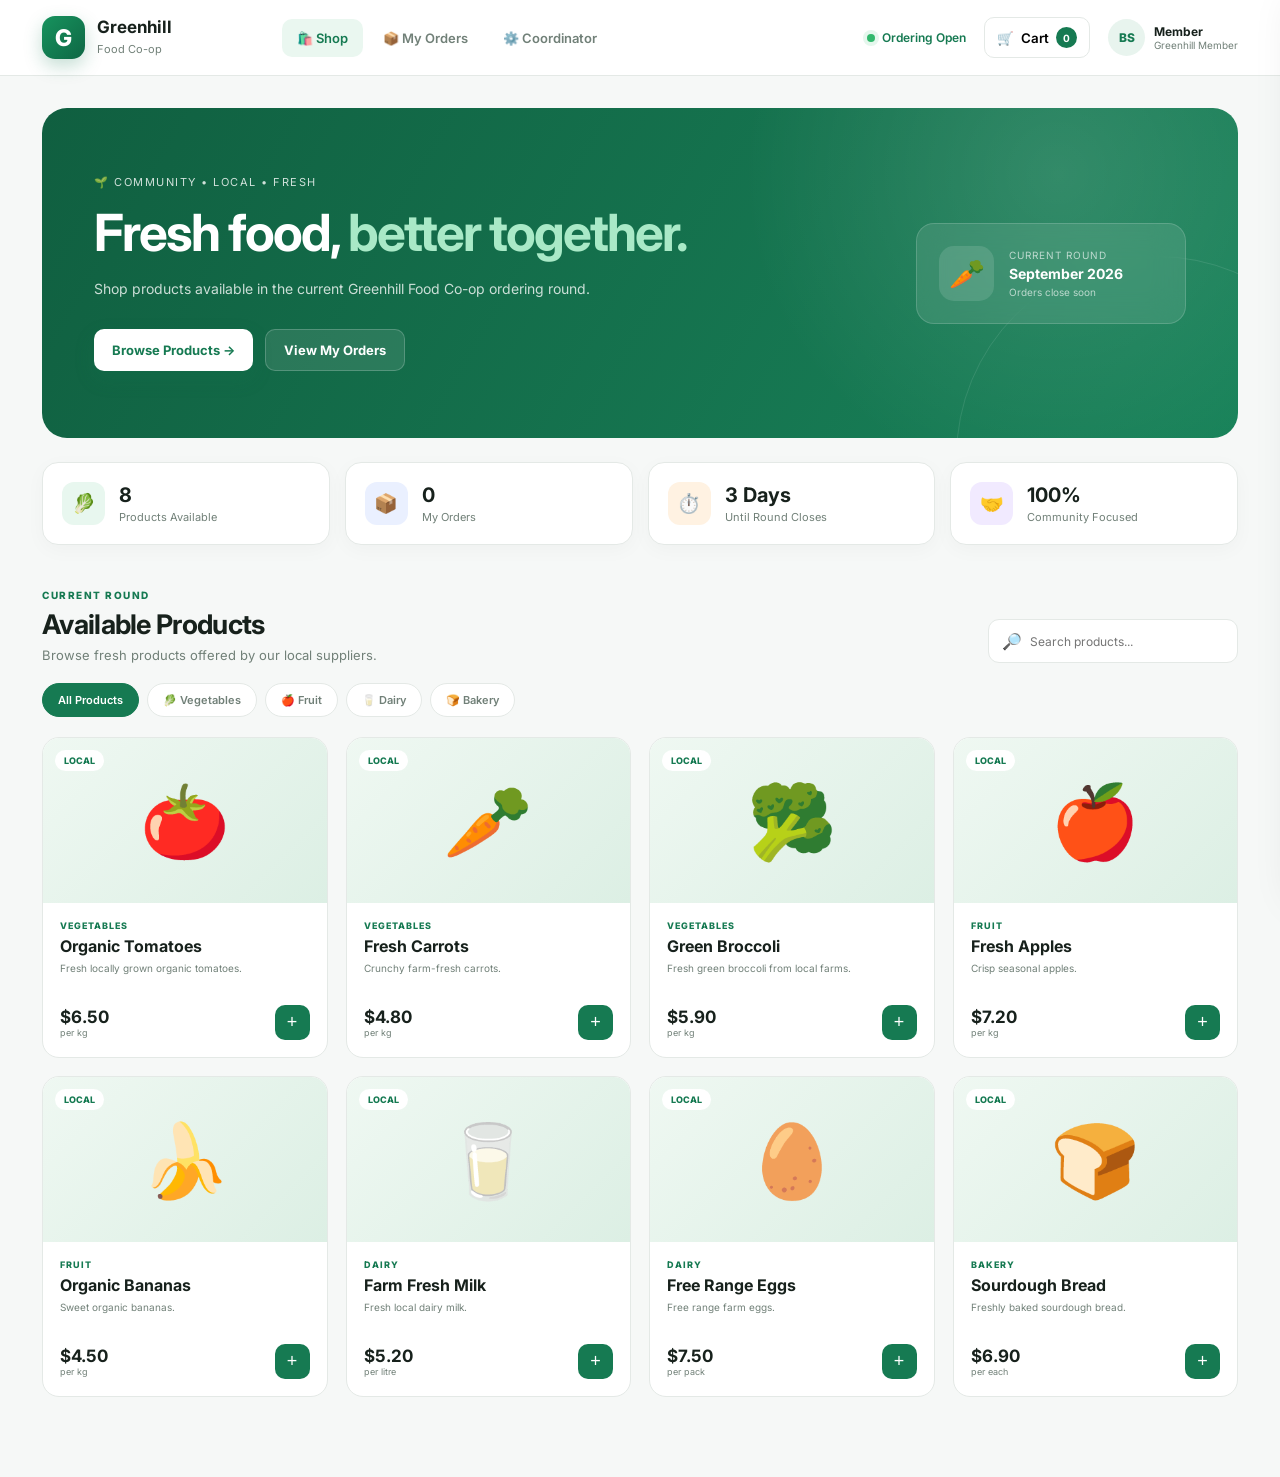
==== index.html @ 5492fdba "Code completed by Bidur" ====
<!DOCTYPE html>
<html lang="en">

<head>
    <meta charset="UTF-8">
    <meta name="viewport" content="width=device-width, initial-scale=1.0">

    <title>Greenhill Food Co-op</title>

    <link rel="stylesheet" href="style.css">

    <link rel="preconnect" href="https://fonts.googleapis.com">
    <link rel="preconnect" href="https://fonts.gstatic.com" crossorigin>

    <link href="https://fonts.googleapis.com/css2?family=Inter:wght@400;500;600;700;800&display=swap" rel="stylesheet">
</head>

<body>

    <!-- ================= HEADER ================= -->

    <header class="topbar">

        <div class="brand">
            <div class="brand-logo">G</div>

            <div>
                <h1>Greenhill</h1>
                <span>Food Co-op</span>
            </div>
        </div>

        <nav class="main-nav">

            <button class="nav-btn active" data-page="shop">
                <span>🛍️</span>
                Shop
            </button>

            <button class="nav-btn" data-page="orders">
                <span>📦</span>
                My Orders
            </button>

            <button class="nav-btn" data-page="coordinator">
                <span>⚙️</span>
                Coordinator
            </button>

        </nav>

        <div class="header-right">

            <div class="round-status">
                <span class="status-dot"></span>
                Ordering Open
            </div>

            <button class="cart-button" id="cartButton">
                🛒
                <span>Cart</span>
                <b id="cartCount">0</b>
            </button>

            <div class="profile">
                <div class="avatar">BS</div>

                <div class="profile-info">
                    <strong>Member</strong>
                    <small>Greenhill Member</small>
                </div>
            </div>

        </div>

    </header>


    <!-- ================= MAIN ================= -->

    <main>

        <!-- ================= SHOP PAGE ================= -->

        <section id="shopPage" class="page active-page">

            <div class="hero">

                <div class="hero-content">

                    <div class="eyebrow">
                        🌱 COMMUNITY • LOCAL • FRESH
                    </div>

                    <h2>
                        Fresh food,
                        <span>better together.</span>
                    </h2>

                    <p>
                        Shop products available in the current Greenhill Food Co-op
                        ordering round.
                    </p>

                    <div class="hero-actions">

                        <button class="primary-btn" onclick="scrollToProducts()">
                            Browse Products →
                        </button>

                        <button class="secondary-btn" onclick="showPage('orders')">
                            View My Orders
                        </button>

                    </div>

                </div>

                <div class="hero-card">

                    <div class="hero-card-icon">
                        🥕
                    </div>

                    <div>
                        <span>Current Round</span>
                        <strong>September 2026</strong>
                        <small>Orders close soon</small>
                    </div>

                </div>

            </div>


            <!-- ================= STATISTICS ================= -->

            <div class="stats-grid">

                <div class="stat-card">
                    <div class="stat-icon green">🥬</div>
                    <div>
                        <strong id="productCount">0</strong>
                        <span>Products Available</span>
                    </div>
                </div>

                <div class="stat-card">
                    <div class="stat-icon blue">📦</div>
                    <div>
                        <strong id="orderCount">0</strong>
                        <span>My Orders</span>
                    </div>
                </div>

                <div class="stat-card">
                    <div class="stat-icon orange">⏱️</div>
                    <div>
                        <strong>3 Days</strong>
                        <span>Until Round Closes</span>
                    </div>
                </div>

                <div class="stat-card">
                    <div class="stat-icon purple">🤝</div>
                    <div>
                        <strong>100%</strong>
                        <span>Community Focused</span>
                    </div>
                </div>

            </div>


            <!-- ================= PRODUCT SECTION ================= -->

            <div class="section-heading" id="productsSection">

                <div>
                    <span class="section-label">CURRENT ROUND</span>

                    <h3>Available Products</h3>

                    <p>
                        Browse fresh products offered by our local suppliers.
                    </p>
                </div>

                <div class="search-box">
                    🔎
                    <input type="text" id="productSearch" placeholder="Search products...">
                </div>

            </div>


            <div class="category-bar">

                <button class="category active" data-category="all">
                    All Products
                </button>

                <button class="category" data-category="vegetables">
                    🥬 Vegetables
                </button>

                <button class="category" data-category="fruit">
                    🍎 Fruit
                </button>

                <button class="category" data-category="dairy">
                    🥛 Dairy
                </button>

                <button class="category" data-category="bakery">
                    🍞 Bakery
                </button>

            </div>


            <div id="productGrid" class="product-grid"></div>

        </section>


        <!-- ================= ORDERS PAGE ================= -->

        <section id="ordersPage" class="page">

            <div class="page-header">

                <div>
                    <span class="section-label">MEMBER AREA</span>

                    <h2>My Orders</h2>

                    <p>
                        View and manage your orders before the current round closes.
                    </p>
                </div>

                <button class="primary-btn" onclick="showPage('shop')">
                    + New Order
                </button>

            </div>


            <div id="ordersContainer"></div>

        </section>


        <!-- ================= COORDINATOR PAGE ================= -->

        <section id="coordinatorPage" class="page">

            <div class="page-header">

                <div>
                    <span class="section-label">ADMINISTRATION</span>

                    <h2>Coordinator Dashboard</h2>

                    <p>
                        Manage products, ordering rounds and member orders.
                    </p>
                </div>

                <div class="coordinator-badge">
                    👨‍💼 Coordinator Mode
                </div>

            </div>


            <!-- COORDINATOR STATS -->

            <div class="stats-grid">

                <div class="stat-card">
                    <div class="stat-icon green">📦</div>

                    <div>
                        <strong id="coordProductCount">0</strong>
                        <span>Active Products</span>
                    </div>
                </div>

                <div class="stat-card">
                    <div class="stat-icon blue">🛒</div>

                    <div>
                        <strong id="coordOrderCount">0</strong>
                        <span>Total Orders</span>
                    </div>
                </div>

                <div class="stat-card">
                    <div class="stat-icon orange">💰</div>

                    <div>
                        <strong id="coordTotal">$0</strong>
                        <span>Order Value</span>
                    </div>
                </div>

            </div>


            <!-- PRODUCT MANAGEMENT -->

            <div class="management-card">

                <div class="management-header">

                    <div>
                        <h3>Product Management</h3>
                        <p>Add, update or withdraw products.</p>
                    </div>

                    <button class="primary-btn" onclick="openProductModal()">
                        + Add Product
                    </button>

                </div>

                <div class="table-wrapper">

                    <table>

                        <thead>
                            <tr>
                                <th>Product</th>
                                <th>Category</th>
                                <th>Price</th>
                                <th>Unit</th>
                                <th>Status</th>
                                <th>Actions</th>
                            </tr>
                        </thead>

                        <tbody id="productTableBody"></tbody>

                    </table>

                </div>

            </div>


            <!-- ALL ORDERS -->

            <div class="management-card">

                <div class="management-header">

                    <div>
                        <h3>All Member Orders</h3>
                        <p>View orders submitted during the current round.</p>
                    </div>

                </div>

                <div id="coordinatorOrders"></div>

            </div>

        </section>

    </main>


    <!-- ================= CART DRAWER ================= -->

    <div id="cartOverlay" class="overlay"></div>

    <aside id="cartDrawer" class="cart-drawer">

        <div class="drawer-header">

            <div>
                <span class="section-label">YOUR CART</span>
                <h3>Shopping Cart</h3>
            </div>

            <button class="close-btn" id="closeCart">
                ×
            </button>

        </div>


        <div id="cartItems" class="cart-items"></div>


        <div class="cart-summary">

            <div class="summary-line">
                <span>Subtotal</span>
                <strong id="cartSubtotal">$0.00</strong>
            </div>

            <div class="summary-line">
                <span>Co-op fee</span>
                <strong>$0.00</strong>
            </div>

            <div class="summary-total">
                <span>Total</span>
                <strong id="cartTotal">$0.00</strong>
            </div>

            <button class="checkout-btn" onclick="placeOrder()">
                Place Order →
            </button>

        </div>

    </aside>


    <!-- ================= CHANGE ORDER MODAL ================= -->
    <div id="orderEditModal" class="modal-overlay">
        <div class="modal order-edit-modal">
            <div class="modal-header">
                <div>
                    <span class="section-label">ORDER MANAGEMENT</span>
                    <h3>Change Your Order</h3>
                    <p>Update quantities or remove items before the ordering round closes.</p>
                </div>
                <button class="close-btn" onclick="closeOrderEditModal()">×</button>
            </div>

            <div id="orderEditItems" class="order-edit-items"></div>

            <div class="order-edit-summary">
                <div>
                    <span>Updated Order Total</span>
                    <strong id="orderEditTotal">$0.00</strong>
                </div>
            </div>

            <div class="modal-actions order-edit-actions">
                <button type="button" class="secondary-btn" onclick="closeOrderEditModal()">
                    Keep Current Order
                </button>
                <button type="button" class="primary-btn" onclick="saveOrderChanges()">
                    Save Changes
                </button>
            </div>
        </div>
    </div>

    <!-- ================= PRODUCT MODAL ================= -->

    <div id="productModal" class="modal-overlay">

        <div class="modal">

            <div class="modal-header">

                <div>
                    <span class="section-label">PRODUCT MANAGEMENT</span>
                    <h3 id="modalTitle">Add Product</h3>
                </div>

                <button class="close-btn" onclick="closeProductModal()">
                    ×
                </button>

            </div>


            <form id="productForm">

                <input type="hidden" id="productId">

                <div class="form-grid">

                    <div class="form-group full">
                        <label>Product Name</label>

                        <input type="text" id="productName" placeholder="e.g. Organic Tomatoes" required>
                    </div>


                    <div class="form-group">

                        <label>Category</label>

                        <select id="productCategory">

                            <option value="vegetables">
                                Vegetables
                            </option>

                            <option value="fruit">
                                Fruit
                            </option>

                            <option value="dairy">
                                Dairy
                            </option>

                            <option value="bakery">
                                Bakery
                            </option>

                        </select>

                    </div>


                    <div class="form-group">

                        <label>Price ($)</label>

                        <input type="number" id="productPrice" min="0" step="0.01" required>

                    </div>


                    <div class="form-group">

                        <label>Unit</label>

                        <select id="productUnit">

                            <option value="kg">per kg</option>

                            <option value="each">each</option>

                            <option value="litre">per litre</option>

                            <option value="pack">per pack</option>

                        </select>

                    </div>


                    <div class="form-group">

                        <label>Emoji</label>

                        <input type="text" id="productEmoji" placeholder="🥕">

                    </div>

                </div>


                <div class="modal-actions">

                    <button type="button" class="secondary-btn" onclick="closeProductModal()">
                        Cancel
                    </button>

                    <button type="submit" class="primary-btn">
                        Save Product
                    </button>

                </div>

            </form>

        </div>

    </div>


    <!-- ================= TOAST ================= -->

    <div id="toast" class="toast">
        <span id="toastIcon">✓</span>
        <span id="toastMessage">Success</span>
    </div>


    <script src="script.js"></script>

</body>

</html>
---- style.css ----
/* =====================================================
   GREENHILL FOOD CO-OP
   MODERN UI
===================================================== */

* {
    margin: 0;
    padding: 0;
    box-sizing: border-box;
}

:root {
    --green: #167a52;
    --green-dark: #0e5b3d;
    --green-light: #eaf7f0;

    --text: #17211c;
    --muted: #718078;

    --border: #e4e9e6;
    --background: #f6f8f7;
    --white: #ffffff;

    --orange: #ef9c3f;
    --blue: #4f7cff;
    --purple: #8c62d9;
    --red: #e45d5d;

    --shadow: 0 12px 35px rgba(20, 45, 35, 0.08);
}

body {
    font-family: "Inter", sans-serif;
    background: var(--background);
    color: var(--text);
    min-height: 100vh;
}

/* =====================================================
   TOPBAR
===================================================== */

.topbar {
    height: 76px;
    background: white;
    border-bottom: 1px solid var(--border);

    display: flex;
    align-items: center;

    padding: 0 42px;

    position: sticky;
    top: 0;

    z-index: 100;
}

.brand {
    display: flex;
    align-items: center;
    gap: 12px;

    min-width: 240px;
}

.brand-logo {
    width: 43px;
    height: 43px;

    border-radius: 13px;

    background: linear-gradient(135deg,
            #17935e,
            #0e6744);

    color: white;

    display: flex;
    align-items: center;
    justify-content: center;

    font-size: 23px;
    font-weight: 800;

    box-shadow: 0 7px 18px rgba(22, 122, 82, 0.25);
}

.brand h1 {
    font-size: 17px;
    line-height: 1.1;
}

.brand span {
    font-size: 11px;
    color: var(--muted);
}

.main-nav {
    display: flex;
    gap: 5px;
}

.nav-btn {
    border: none;
    background: transparent;

    padding: 11px 15px;

    border-radius: 10px;

    color: var(--muted);

    font-family: inherit;
    font-size: 13px;
    font-weight: 600;

    cursor: pointer;

    transition: 0.2s;
}

.nav-btn:hover {
    background: var(--green-light);
    color: var(--green);
}

.nav-btn.active {
    background: var(--green-light);
    color: var(--green);
}

.header-right {
    margin-left: auto;

    display: flex;
    align-items: center;
    gap: 18px;
}

.round-status {
    display: flex;
    align-items: center;
    gap: 7px;

    font-size: 12px;
    font-weight: 600;

    color: var(--green);
}

.status-dot {
    width: 8px;
    height: 8px;

    background: #32b86d;

    border-radius: 50%;

    box-shadow: 0 0 0 4px #e5f7ed;
}

.cart-button {
    border: 1px solid var(--border);

    background: white;

    padding: 9px 12px;

    border-radius: 10px;

    cursor: pointer;

    display: flex;
    align-items: center;
    gap: 7px;

    font-family: inherit;
    font-weight: 600;

    transition: 0.2s;
}

.cart-button:hover {
    border-color: var(--green);
}

.cart-button b {
    background: var(--green);
    color: white;

    width: 21px;
    height: 21px;

    display: flex;
    align-items: center;
    justify-content: center;

    border-radius: 50%;

    font-size: 10px;
}

.profile {
    display: flex;
    align-items: center;
    gap: 9px;
}

.avatar {
    width: 37px;
    height: 37px;

    border-radius: 50%;

    background: #e8f4ee;

    color: var(--green);

    display: flex;
    align-items: center;
    justify-content: center;

    font-size: 12px;
    font-weight: 800;
}

.profile-info {
    display: flex;
    flex-direction: column;
}

.profile-info strong {
    font-size: 12px;
}

.profile-info small {
    color: var(--muted);
    font-size: 10px;
}


/* =====================================================
   MAIN
===================================================== */

main {
    max-width: 1450px;

    margin: auto;

    padding: 32px 42px 80px;
}

.page {
    display: none;
}

.active-page {
    display: block;
}


/* =====================================================
   HERO
===================================================== */

.hero {
    min-height: 330px;

    border-radius: 25px;

    background:
        radial-gradient(circle at 85% 20%,
            rgba(255, 255, 255, 0.12),
            transparent 30%),
        linear-gradient(120deg,
            #105f40,
            #19835a);

    padding: 52px;

    color: white;

    display: flex;
    align-items: center;
    justify-content: space-between;

    overflow: hidden;

    position: relative;
}

.hero::after {
    content: "";

    position: absolute;

    width: 400px;
    height: 400px;

    border: 1px solid rgba(255, 255, 255, 0.1);

    border-radius: 50%;

    right: -120px;
    bottom: -220px;
}

.hero-content {
    max-width: 650px;

    position: relative;
    z-index: 2;
}

.eyebrow {
    font-size: 11px;

    letter-spacing: 1.5px;

    opacity: 0.8;

    margin-bottom: 17px;
}

.hero h2 {
    font-size: clamp(35px, 4vw, 58px);

    line-height: 1.05;

    letter-spacing: -2px;

    margin-bottom: 18px;
}

.hero h2 span {
    color: #a9e9c7;
}

.hero p {
    max-width: 560px;

    color: rgba(255, 255, 255, 0.78);

    line-height: 1.7;

    font-size: 14px;
}

.hero-actions {
    display: flex;

    gap: 12px;

    margin-top: 28px;
}

.primary-btn,
.secondary-btn {
    border: none;

    border-radius: 10px;

    padding: 12px 18px;

    font-family: inherit;

    font-size: 13px;

    font-weight: 700;

    cursor: pointer;

    transition: 0.2s;
}

.primary-btn {
    background: var(--green);

    color: white;

    box-shadow: 0 8px 20px rgba(22, 122, 82, 0.2);
}

.primary-btn:hover {
    transform: translateY(-2px);

    box-shadow: 0 12px 25px rgba(22, 122, 82, 0.28);
}

.hero .primary-btn {
    background: white;

    color: var(--green);
}

.secondary-btn {
    background: white;

    border: 1px solid var(--border);

    color: var(--text);
}

.hero .secondary-btn {
    background: rgba(255, 255, 255, 0.1);

    border: 1px solid rgba(255, 255, 255, 0.2);

    color: white;
}

.secondary-btn:hover {
    background: #f4f7f5;
}

.hero .secondary-btn:hover {
    background: rgba(255, 255, 255, 0.2);
}

.hero-card {
    position: relative;
    z-index: 2;

    background: rgba(255, 255, 255, 0.1);

    backdrop-filter: blur(15px);

    border: 1px solid rgba(255, 255, 255, 0.16);

    border-radius: 18px;

    padding: 22px;

    width: 270px;

    display: flex;

    align-items: center;

    gap: 15px;
}

.hero-card-icon {
    width: 55px;
    height: 55px;

    background: rgba(255, 255, 255, 0.12);

    border-radius: 15px;

    display: flex;
    align-items: center;
    justify-content: center;

    font-size: 29px;
}

.hero-card div:last-child {
    display: flex;
    flex-direction: column;

    gap: 4px;
}

.hero-card span {
    font-size: 10px;

    text-transform: uppercase;

    letter-spacing: 1px;

    opacity: 0.65;
}

.hero-card strong {
    font-size: 14px;
}

.hero-card small {
    font-size: 10px;

    opacity: 0.65;
}


/* =====================================================
   STATS
===================================================== */

.stats-grid {
    display: grid;

    grid-template-columns:
        repeat(4, 1fr);

    gap: 15px;

    margin: 24px 0;
}

.stat-card {
    background: white;

    border: 1px solid var(--border);

    border-radius: 16px;

    padding: 19px;

    display: flex;

    align-items: center;

    gap: 14px;

    box-shadow: 0 5px 20px rgba(20, 45, 35, 0.03);
}

.stat-icon {
    width: 43px;
    height: 43px;

    border-radius: 12px;

    display: flex;

    align-items: center;
    justify-content: center;

    font-size: 19px;
}

.stat-icon.green {
    background: #e8f7ef;
}

.stat-icon.blue {
    background: #eaf0ff;
}

.stat-icon.orange {
    background: #fff2e2;
}

.stat-icon.purple {
    background: #f1eaff;
}

.stat-card div:last-child {
    display: flex;

    flex-direction: column;

    gap: 3px;
}

.stat-card strong {
    font-size: 20px;
}

.stat-card span {
    font-size: 11px;

    color: var(--muted);
}


/* =====================================================
   SECTION HEADINGS
===================================================== */

.section-heading {
    margin-top: 38px;

    display: flex;

    align-items: end;

    justify-content: space-between;

    gap: 20px;
}

.section-label {
    color: var(--green);

    font-size: 10px;

    letter-spacing: 1.5px;

    font-weight: 800;
}

.section-heading h3,
.page-header h2 {
    font-size: 27px;

    letter-spacing: -0.7px;

    margin-top: 5px;
}

.section-heading p,
.page-header p {
    color: var(--muted);

    font-size: 13px;

    margin-top: 6px;
}

.search-box {
    background: white;

    border: 1px solid var(--border);

    border-radius: 11px;

    padding: 11px 13px;

    width: 250px;

    display: flex;

    gap: 8px;

    align-items: center;
}

.search-box input {
    border: none;

    outline: none;

    width: 100%;

    font-family: inherit;

    font-size: 12px;
}


/* =====================================================
   CATEGORIES
===================================================== */

.category-bar {
    display: flex;

    gap: 8px;

    margin: 20px 0;
}

.category {
    border: 1px solid var(--border);

    background: white;

    border-radius: 30px;

    padding: 9px 15px;

    font-family: inherit;

    font-size: 11px;

    font-weight: 600;

    color: var(--muted);

    cursor: pointer;
}

.category.active,
.category:hover {
    background: var(--green);

    border-color: var(--green);

    color: white;
}


/* =====================================================
   PRODUCTS
===================================================== */

.product-grid {
    display: grid;

    grid-template-columns:
        repeat(4, 1fr);

    gap: 18px;
}

.product-card {
    background: white;

    border: 1px solid var(--border);

    border-radius: 17px;

    overflow: hidden;

    transition: 0.25s;

    position: relative;
}

.product-card:hover {
    transform: translateY(-5px);

    box-shadow: var(--shadow);
}

.product-image {
    height: 165px;

    background:
        linear-gradient(135deg,
            #eff8f2,
            #dcefe4);

    display: flex;

    align-items: center;

    justify-content: center;

    font-size: 72px;

    position: relative;
}

.product-badge {
    position: absolute;

    top: 12px;

    left: 12px;

    background: white;

    color: var(--green);

    border-radius: 20px;

    padding: 5px 9px;

    font-size: 9px;

    font-weight: 800;
}

.product-body {
    padding: 17px;
}

.product-category {
    font-size: 9px;

    text-transform: uppercase;

    letter-spacing: 1px;

    color: var(--green);

    font-weight: 800;
}

.product-name {
    font-size: 16px;

    font-weight: 700;

    margin: 5px 0;
}

.product-description {
    color: var(--muted);

    font-size: 10px;

    line-height: 1.5;

    min-height: 30px;
}

.product-footer {
    display: flex;

    justify-content: space-between;

    align-items: center;

    margin-top: 14px;
}

.product-price {
    display: flex;

    flex-direction: column;
}

.product-price strong {
    font-size: 17px;
}

.product-price span {
    color: var(--muted);

    font-size: 9px;
}

.add-btn {
    width: 35px;
    height: 35px;

    border-radius: 10px;

    border: none;

    background: var(--green);

    color: white;

    cursor: pointer;

    font-size: 18px;

    transition: 0.2s;
}

.add-btn:hover {
    transform: scale(1.08);
}


/* =====================================================
   PAGE HEADER
===================================================== */

.page-header {
    display: flex;

    justify-content: space-between;

    align-items: center;

    margin-bottom: 25px;
}

.coordinator-badge {
    background: #eef1ff;

    color: #5265bd;

    padding: 10px 14px;

    border-radius: 10px;

    font-size: 11px;

    font-weight: 700;
}


/* =====================================================
   ORDERS
===================================================== */

.order-card {
    background: white;

    border: 1px solid var(--border);

    border-radius: 17px;

    padding: 20px;

    margin-bottom: 15px;
}

.order-header {
    display: flex;

    align-items: center;

    justify-content: space-between;

    padding-bottom: 15px;

    border-bottom: 1px solid var(--border);
}

.order-id {
    font-weight: 800;

    font-size: 14px;
}

.order-date {
    color: var(--muted);

    font-size: 10px;

    margin-top: 4px;
}

.order-status {
    padding: 6px 10px;

    border-radius: 20px;

    background: #eaf7ef;

    color: var(--green);

    font-size: 10px;

    font-weight: 700;
}

.order-items {
    padding: 15px 0;
}

.order-item {
    display: flex;

    align-items: center;

    gap: 10px;

    padding: 8px 0;
}

.order-item-icon {
    width: 35px;
    height: 35px;

    background: #f2f7f4;

    border-radius: 8px;

    display: flex;

    align-items: center;

    justify-content: center;
}

.order-item-info {
    flex: 1;
}

.order-item-info strong {
    display: block;

    font-size: 12px;
}

.order-item-info span {
    font-size: 10px;

    color: var(--muted);
}

.order-item-price {
    font-size: 12px;

    font-weight: 700;
}

.order-footer {
    display: flex;

    justify-content: space-between;

    align-items: center;

    border-top: 1px solid var(--border);

    padding-top: 15px;
}

.order-total {
    display: flex;

    flex-direction: column;
}

.order-total span {
    color: var(--muted);

    font-size: 9px;
}

.order-total strong {
    font-size: 18px;
}

.order-actions {
    display: flex;

    gap: 8px;
}

.small-btn {
    padding: 8px 11px;

    border-radius: 8px;

    border: 1px solid var(--border);

    background: white;

    font-family: inherit;

    font-size: 10px;

    font-weight: 600;

    cursor: pointer;
}

.small-btn:hover {
    background: #f4f7f5;
}

.small-btn.danger {
    color: var(--red);
}


/* =====================================================
   MANAGEMENT
===================================================== */

.management-card {
    background: white;

    border: 1px solid var(--border);

    border-radius: 18px;

    overflow: hidden;

    margin-bottom: 20px;
}

.management-header {
    padding: 20px;

    display: flex;

    justify-content: space-between;

    align-items: center;

    border-bottom: 1px solid var(--border);
}

.management-header h3 {
    font-size: 16px;
}

.management-header p {
    color: var(--muted);

    font-size: 11px;

    margin-top: 4px;
}

.table-wrapper {
    overflow-x: auto;
}

table {
    width: 100%;

    border-collapse: collapse;

    font-size: 11px;
}

th {
    text-align: left;

    background: #fafbfa;

    color: var(--muted);

    font-size: 9px;

    text-transform: uppercase;

    letter-spacing: 0.8px;
}

th,
td {
    padding: 14px 18px;

    border-bottom: 1px solid var(--border);
}

td {
    font-weight: 500;
}

.product-table-name {
    display: flex;

    align-items: center;

    gap: 10px;
}

.table-product-icon {
    width: 34px;
    height: 34px;

    background: #eef7f2;

    border-radius: 8px;

    display: flex;

    align-items: center;

    justify-content: center;

    font-size: 17px;
}

.status-active {
    background: #eaf7ef;

    color: var(--green);

    padding: 5px 9px;

    border-radius: 20px;

    font-size: 9px;

    font-weight: 700;
}

.status-withdrawn {
    background: #fff0f0;

    color: var(--red);

    padding: 5px 9px;

    border-radius: 20px;

    font-size: 9px;

    font-weight: 700;
}

.table-actions {
    display: flex;

    gap: 5px;
}

.icon-btn {
    width: 30px;
    height: 30px;

    border: 1px solid var(--border);

    background: white;

    border-radius: 7px;

    cursor: pointer;
}

.icon-btn:hover {
    background: #f4f7f5;
}


/* =====================================================
   CART DRAWER
===================================================== */

.overlay {
    display: none;

    position: fixed;

    inset: 0;

    background: rgba(10, 25, 18, 0.35);

    backdrop-filter: blur(2px);

    z-index: 200;
}

.overlay.show {
    display: block;
}

.cart-drawer {
    position: fixed;

    top: 0;
    right: -460px;

    width: 430px;

    height: 100vh;

    background: white;

    z-index: 201;

    box-shadow: -15px 0 40px rgba(0, 0, 0, 0.1);

    transition: right 0.3s;

    display: flex;

    flex-direction: column;
}

.cart-drawer.open {
    right: 0;
}

.drawer-header {
    padding: 25px;

    border-bottom: 1px solid var(--border);

    display: flex;

    justify-content: space-between;

    align-items: center;
}

.drawer-header h3 {
    font-size: 19px;

    margin-top: 3px;
}

.close-btn {
    width: 35px;
    height: 35px;

    border: 1px solid var(--border);

    background: white;

    border-radius: 9px;

    font-size: 22px;

    cursor: pointer;
}

.cart-items {
    flex: 1;

    overflow-y: auto;

    padding: 20px;
}

.empty-cart {
    height: 100%;

    display: flex;

    align-items: center;

    justify-content: center;

    flex-direction: column;

    color: var(--muted);

    text-align: center;
}

.empty-cart-icon {
    font-size: 50px;

    margin-bottom: 10px;
}

.cart-item {
    display: flex;

    gap: 12px;

    padding: 13px 0;

    border-bottom: 1px solid var(--border);
}

.cart-item-icon {
    width: 48px;
    height: 48px;

    background: #eef7f2;

    border-radius: 10px;

    display: flex;

    align-items: center;

    justify-content: center;

    font-size: 25px;
}

.cart-item-info {
    flex: 1;
}

.cart-item-info strong {
    font-size: 12px;
}

.cart-item-info small {
    display: block;

    color: var(--muted);

    margin-top: 3px;

    font-size: 10px;
}

.quantity-controls {
    display: flex;

    align-items: center;

    gap: 8px;

    margin-top: 8px;
}

.quantity-controls button {
    width: 24px;
    height: 24px;

    border: 1px solid var(--border);

    background: white;

    border-radius: 6px;

    cursor: pointer;
}

.quantity-controls span {
    font-size: 11px;

    font-weight: 700;

    min-width: 15px;

    text-align: center;
}

.cart-item-total {
    font-size: 12px;

    font-weight: 800;
}

.cart-summary {
    padding: 20px 25px;

    border-top: 1px solid var(--border);

    background: #fafcfb;
}

.summary-line,
.summary-total {
    display: flex;

    justify-content: space-between;

    align-items: center;

    margin-bottom: 10px;

    font-size: 12px;
}

.summary-line span {
    color: var(--muted);
}

.summary-total {
    border-top: 1px solid var(--border);

    padding-top: 13px;

    margin-top: 12px;

    font-size: 15px;
}

.summary-total strong {
    font-size: 21px;

    color: var(--green);
}

.checkout-btn {
    width: 100%;

    border: none;

    background: var(--green);

    color: white;

    padding: 14px;

    border-radius: 10px;

    font-family: inherit;

    font-weight: 700;

    cursor: pointer;

    margin-top: 5px;
}


/* =====================================================
   MODAL
===================================================== */

.modal-overlay {
    position: fixed;

    inset: 0;

    background: rgba(10, 25, 18, 0.45);

    backdrop-filter: blur(4px);

    z-index: 300;

    display: none;

    align-items: center;

    justify-content: center;

    padding: 20px;
}

.modal-overlay.show {
    display: flex;
}

.modal {
    width: 540px;

    max-width: 100%;

    background: white;

    border-radius: 18px;

    box-shadow: 0 25px 70px rgba(0, 0, 0, 0.2);

    overflow: hidden;
}

.modal-header {
    padding: 22px;

    border-bottom: 1px solid var(--border);

    display: flex;

    justify-content: space-between;

    align-items: center;
}

.modal-header h3 {
    font-size: 19px;

    margin-top: 4px;
}

#productForm {
    padding: 22px;
}

.form-grid {
    display: grid;

    grid-template-columns:
        1fr 1fr;

    gap: 15px;
}

.form-group {
    display: flex;

    flex-direction: column;

    gap: 7px;
}

.form-group.full {
    grid-column: 1 / -1;
}

.form-group label {
    font-size: 10px;

    font-weight: 700;

    color: var(--muted);
}

.form-group input,
.form-group select {
    padding: 11px;

    border: 1px solid var(--border);

    border-radius: 9px;

    outline: none;

    font-family: inherit;

    font-size: 12px;
}

.form-group input:focus,
.form-group select:focus {
    border-color: var(--green);
}

.modal-actions {
    display: flex;

    justify-content: flex-end;

    gap: 8px;

    margin-top: 22px;
}


/* =====================================================
   TOAST
===================================================== */

.toast {
    position: fixed;

    right: 25px;

    bottom: 25px;

    background: #17211c;

    color: white;

    padding: 13px 17px;

    border-radius: 10px;

    display: flex;

    gap: 9px;

    align-items: center;

    font-size: 12px;

    box-shadow: 0 10px 35px rgba(0, 0, 0, 0.2);

    transform: translateY(100px);

    opacity: 0;

    transition: 0.3s;

    z-index: 500;
}

.toast.show {
    transform: translateY(0);

    opacity: 1;
}

#toastIcon {
    width: 20px;
    height: 20px;

    border-radius: 50%;

    background: #3dbd78;

    display: flex;

    align-items: center;

    justify-content: center;

    font-size: 10px;
}


/* =====================================================
   RESPONSIVE
===================================================== */

@media(max-width: 1100px) {

    .topbar {
        padding: 0 20px;
    }

    .profile-info,
    .round-status {
        display: none;
    }

    main {
        padding: 25px 20px;
    }

    .product-grid {
        grid-template-columns:
            repeat(3, 1fr);
    }

    .hero-card {
        display: none;
    }
}


@media(max-width: 800px) {

    .topbar {
        height: auto;

        padding: 12px 15px;

        flex-wrap: wrap;

        gap: 10px;
    }

    .brand {
        min-width: auto;
    }

    .main-nav {
        order: 3;

        width: 100%;

        overflow-x: auto;
    }

    .header-right {
        margin-left: auto;
    }

    .product-grid {
        grid-template-columns:
            repeat(2, 1fr);
    }

    .stats-grid {
        grid-template-columns:
            repeat(2, 1fr);
    }

    .hero {
        padding: 35px 25px;
    }

    .section-heading {
        align-items: stretch;

        flex-direction: column;
    }

    .search-box {
        width: 100%;
    }

    .cart-drawer {
        width: 100%;

        right: -100%;
    }

}


@media(max-width: 500px) {

    main {
        padding: 15px;
    }

    .hero h2 {
        font-size: 36px;
    }

    .hero-actions {
        flex-direction: column;
    }

    .product-grid {
        grid-template-columns: 1fr;
    }

    .stats-grid {
        grid-template-columns: 1fr;
    }

    .category-bar {
        overflow-x: auto;
    }

    .category {
        white-space: nowrap;
    }

    .page-header {
        align-items: flex-start;

        flex-direction: column;
    }

    .form-grid {
        grid-template-columns: 1fr;
    }

    .form-group.full {
        grid-column: auto;
    }

}

/* =====================================================
   CHANGE ORDER MODAL
===================================================== */

.order-edit-modal {
    width: min(700px, 94vw);
    max-height: 86vh;
    overflow-y: auto;
}

.order-edit-modal .modal-header {
    align-items: flex-start;
}

.order-edit-modal .modal-header p {
    margin-top: 6px;
    color: var(--muted);
    font-size: 11px;
    line-height: 1.5;
}

.order-edit-items {
    padding: 20px 22px 0;
    display: flex;
    flex-direction: column;
    gap: 10px;
}

.order-edit-item {
    display: flex;
    align-items: center;
    gap: 13px;
    padding: 13px;
    border: 1px solid var(--border);
    border-radius: 13px;
    background: #fafcfb;
}

.order-edit-item-icon {
    width: 48px;
    height: 48px;
    flex: 0 0 48px;
    display: flex;
    align-items: center;
    justify-content: center;
    border-radius: 11px;
    background: #eaf7f0;
    font-size: 25px;
}

.order-edit-item-info {
    flex: 1;
    min-width: 120px;
}

.order-edit-item-info strong {
    display: block;
    font-size: 12px;
    margin-bottom: 4px;
}

.order-edit-item-info span {
    color: var(--muted);
    font-size: 10px;
}

.quantity-control {
    display: flex;
    align-items: center;
    gap: 7px;
}

.quantity-control button {
    width: 29px;
    height: 29px;
    border: 1px solid var(--border);
    background: white;
    border-radius: 7px;
    cursor: pointer;
    font-size: 15px;
    font-weight: 700;
}

.quantity-control button:hover {
    border-color: var(--green);
    color: var(--green);
}

.quantity-control span {
    min-width: 22px;
    text-align: center;
    font-size: 12px;
    font-weight: 800;
}

.order-edit-price {
    min-width: 70px;
    text-align: right;
    font-size: 12px;
    font-weight: 800;
}

.remove-order-item {
    width: 29px;
    height: 29px;
    border: 1px solid #f1d4d4;
    border-radius: 7px;
    background: #fff5f5;
    color: var(--red);
    cursor: pointer;
    font-size: 16px;
}

.remove-order-item:hover {
    background: #ffe8e8;
}

.order-edit-summary {
    margin: 18px 22px 0;
    padding: 15px 17px;
    border-radius: 12px;
    background: #f0f8f4;
    display: flex;
    justify-content: flex-end;
}

.order-edit-summary div {
    display: flex;
    align-items: center;
    gap: 15px;
}

.order-edit-summary span {
    color: var(--muted);
    font-size: 11px;
}

.order-edit-summary strong {
    color: var(--green);
    font-size: 20px;
}

.order-edit-actions {
    padding: 0 22px 22px;
}

.order-edit-empty {
    min-height: 180px;
    padding: 25px;
}

.order-status.cancelled {
    background: #fff0f0;
    color: var(--red);
}

@media (max-width: 600px) {
    .order-edit-item {
        flex-wrap: wrap;
    }

    .order-edit-item-info {
        min-width: calc(100% - 65px);
    }

    .order-edit-price {
        margin-left: auto;
    }

    .order-edit-actions {
        flex-direction: column;
    }

    .order-edit-actions button {
        width: 100%;
    }
}
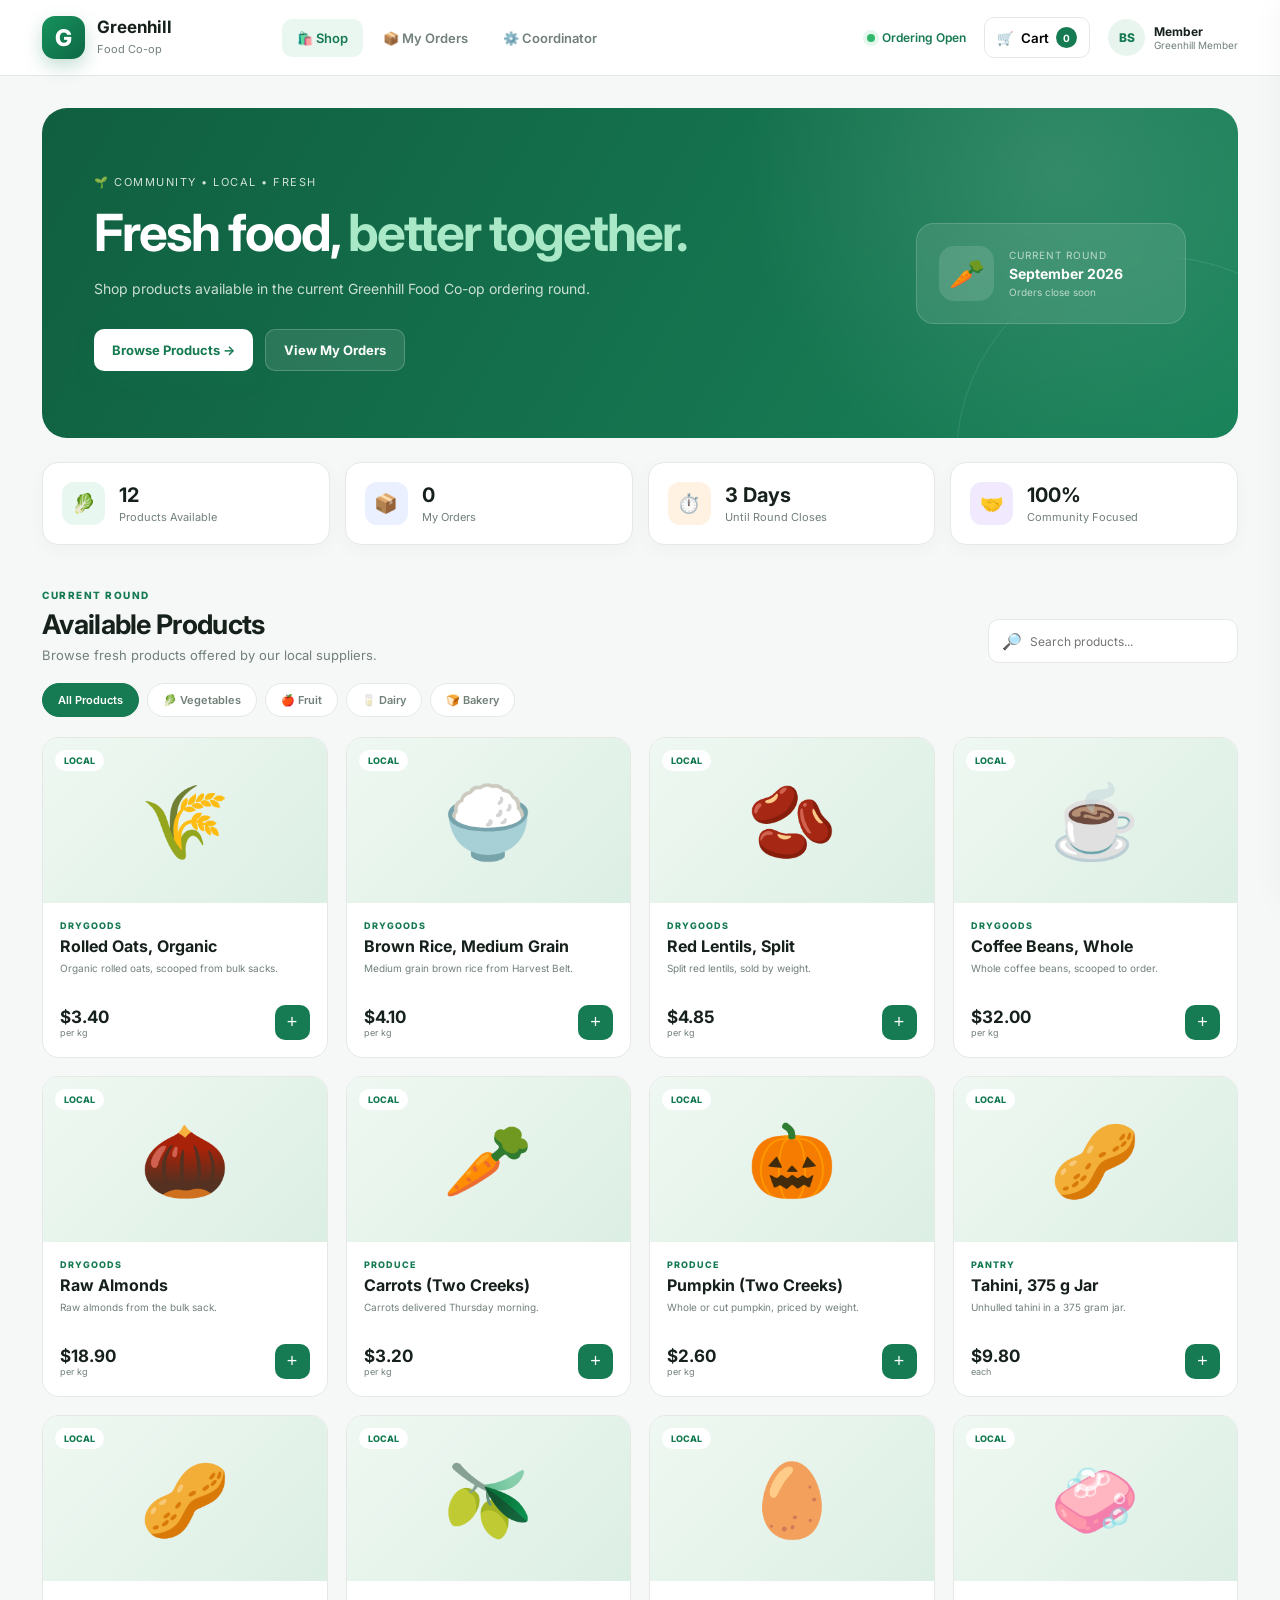
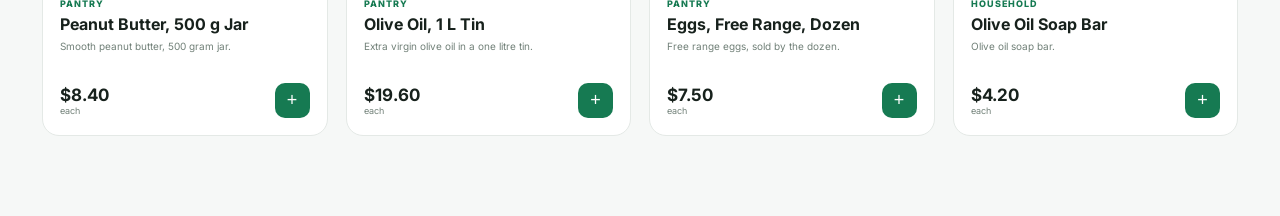
==== commit 0b3605d9: "Update index.html update product form" ====
--- a/index.html
+++ b/index.html
@@ -524,17 +524,13 @@
 
                     <div class="form-group">
 
-                        <label>Unit</label>
-
-                        <select id="productUnit">
-
-                            <option value="kg">per kg</option>
-
-                            <option value="each">each</option>
-
-                            <option value="litre">per litre</option>
-
-                            <option value="pack">per pack</option>
+                        <label>Sold</label>
+
+                        <select id="productSaleType">
+
+                            <option value="unit">Per unit (whole numbers)</option>
+
+                            <option value="kg">Per kilogram (decimals allowed)</option>
 
                         </select>
 
@@ -579,8 +575,9 @@
     </div>
 
 
+    <script src="pricing.js"></script>
     <script src="script.js"></script>
 
 </body>
 
-</html>+</html>
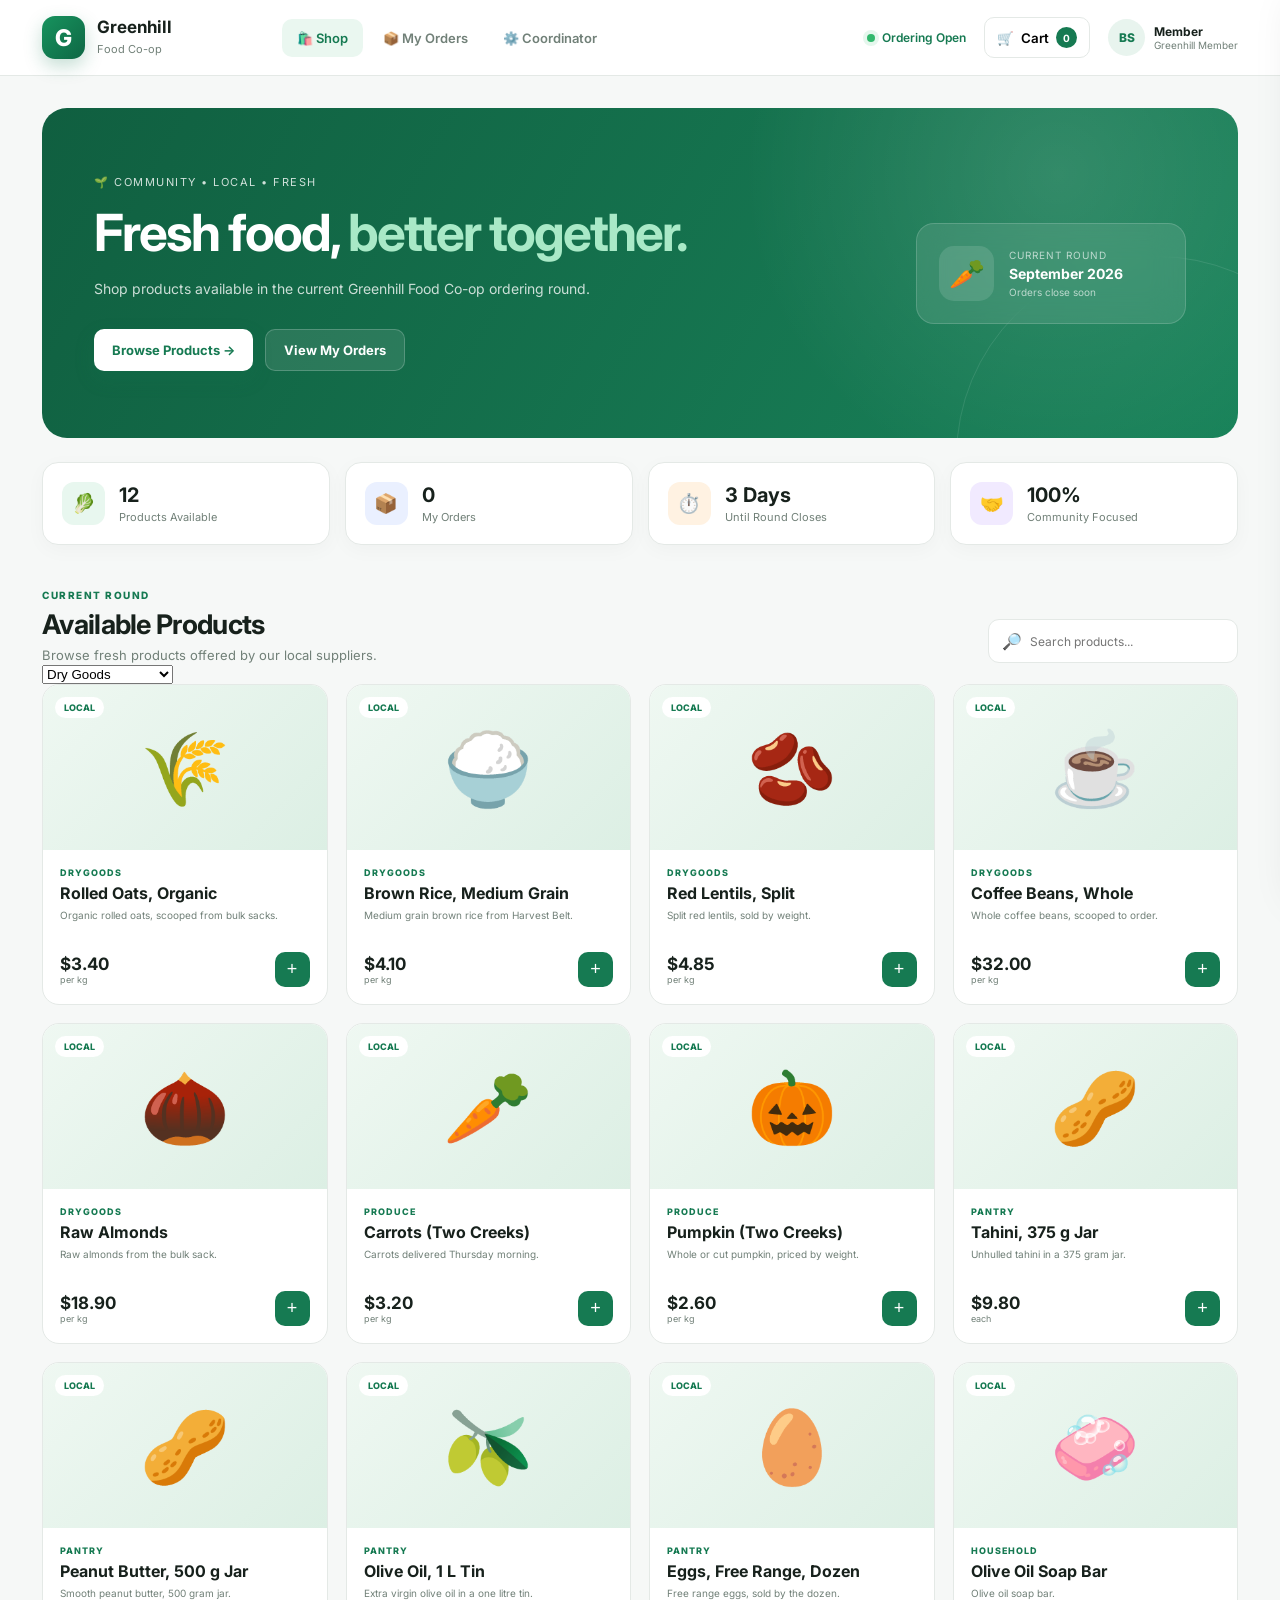
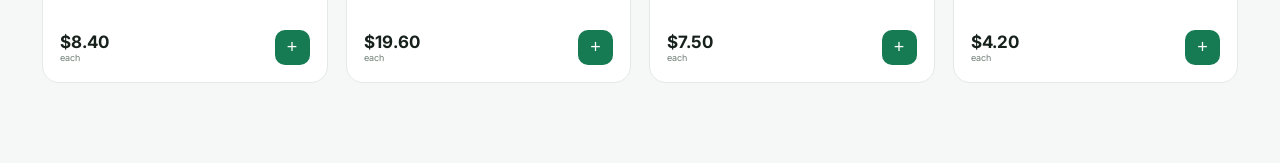
==== commit 782d17d1: "Update index.html product category updated" ====
--- a/index.html
+++ b/index.html
@@ -194,29 +194,25 @@
             </div>
 
 
-            <div class="category-bar">
-
-                <button class="category active" data-category="all">
-                    All Products
-                </button>
-
-                <button class="category" data-category="vegetables">
-                    🥬 Vegetables
-                </button>
-
-                <button class="category" data-category="fruit">
-                    🍎 Fruit
-                </button>
-
-                <button class="category" data-category="dairy">
-                    🥛 Dairy
-                </button>
-
-                <button class="category" data-category="bakery">
-                    🍞 Bakery
-                </button>
-
-            </div>
+                      <select id="productCategory">
+
+                            <option value="drygoods">
+                                Dry Goods
+                            </option>
+
+                            <option value="produce">
+                                Fruit &amp; Vegetables
+                            </option>
+
+                            <option value="pantry">
+                                Pantry
+                            </option>
+
+                            <option value="household">
+                                Household
+                            </option>
+
+                        </select>
 
 
             <div id="productGrid" class="product-grid"></div>
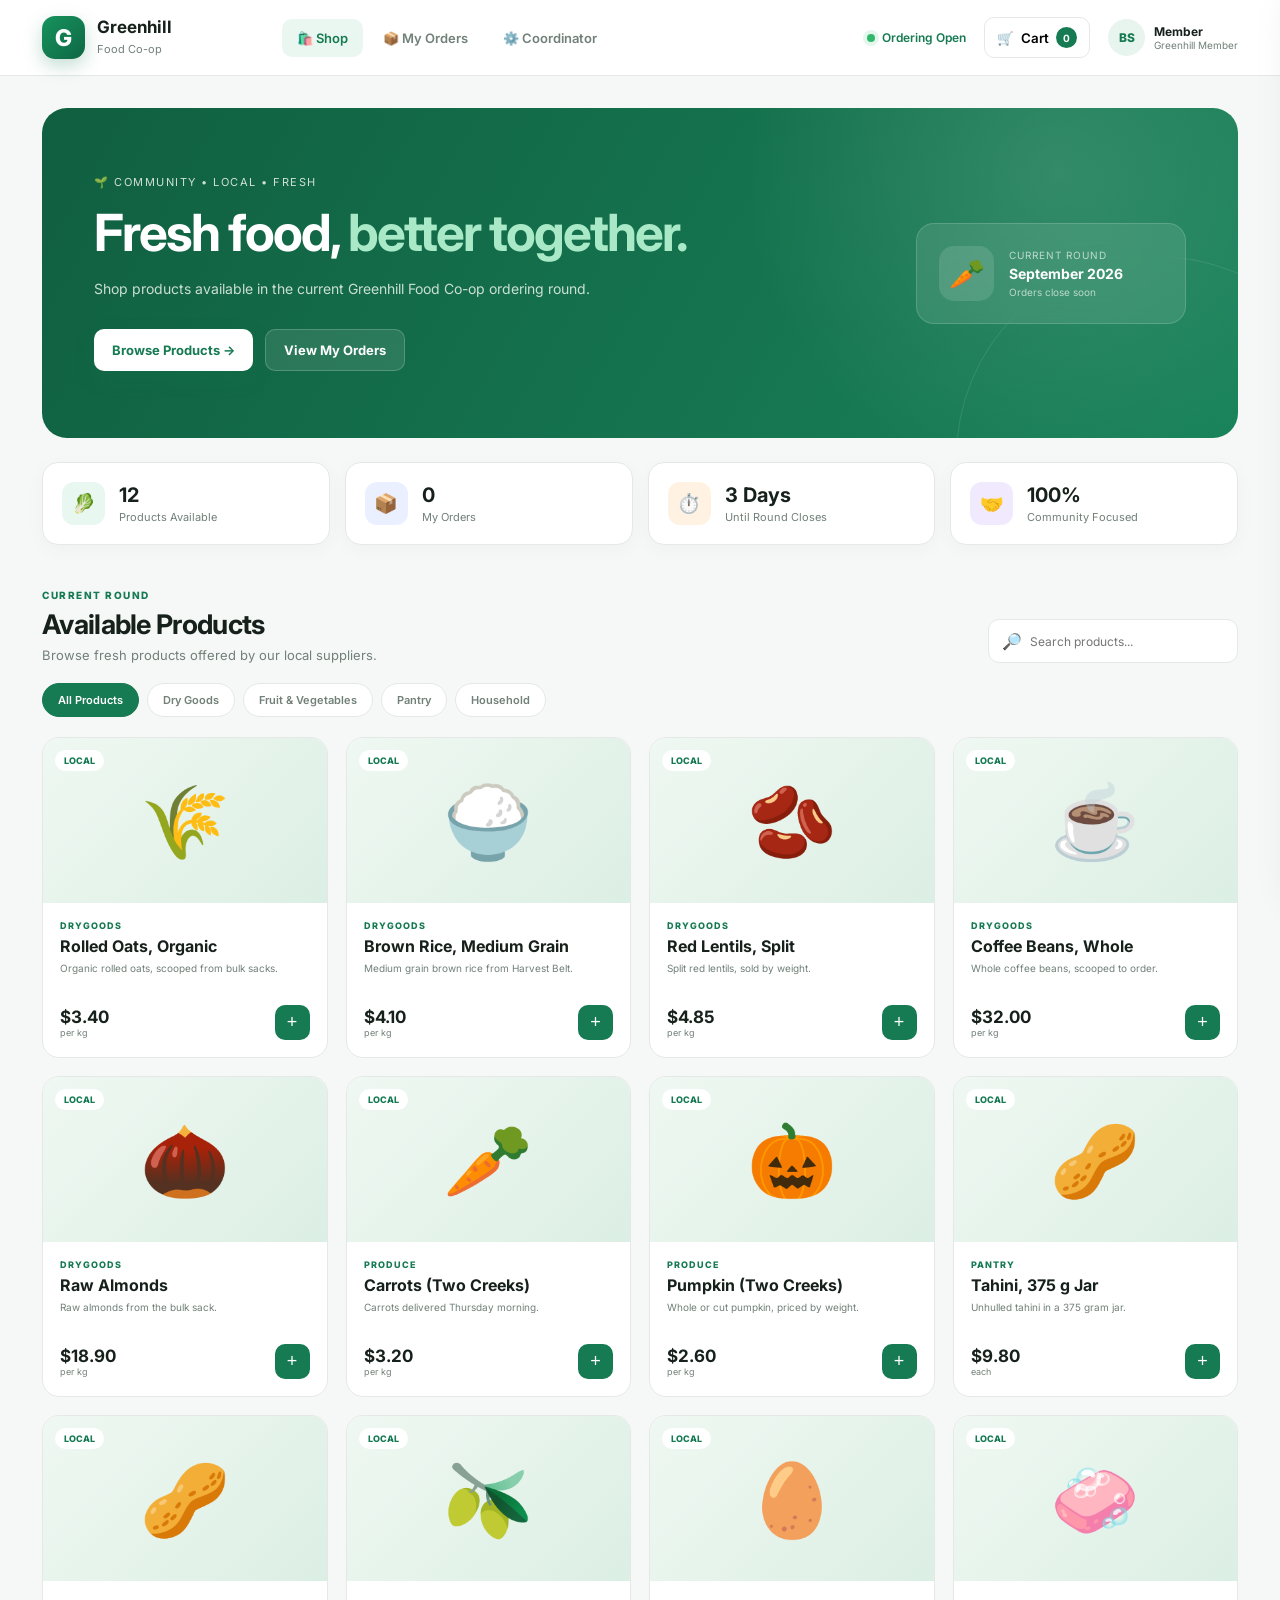
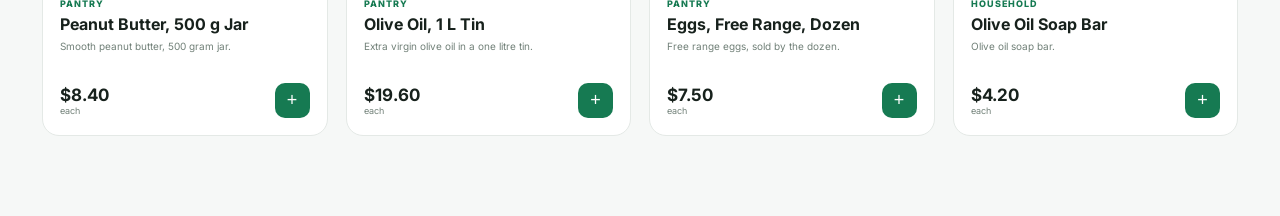
==== commit 8afbe682: "Update index.html bug fixed quantity and product" ====
--- a/index.html
+++ b/index.html
@@ -194,25 +194,29 @@
             </div>
 
 
-                      <select id="productCategory">
-
-                            <option value="drygoods">
-                                Dry Goods
-                            </option>
-
-                            <option value="produce">
-                                Fruit &amp; Vegetables
-                            </option>
-
-                            <option value="pantry">
-                                Pantry
-                            </option>
-
-                            <option value="household">
-                                Household
-                            </option>
-
-                        </select>
+            <div class="category-bar">
+
+                <button class="category active" data-category="all">
+                    All Products
+                </button>
+
+                <button class="category" data-category="drygoods">
+                    Dry Goods
+                </button>
+
+                <button class="category" data-category="produce">
+                    Fruit &amp; Vegetables
+                </button>
+
+                <button class="category" data-category="pantry">
+                    Pantry
+                </button>
+
+                <button class="category" data-category="household">
+                    Household
+                </button>
+
+            </div>
 
 
             <div id="productGrid" class="product-grid"></div>
@@ -331,7 +335,7 @@
                                 <th>Product</th>
                                 <th>Category</th>
                                 <th>Price</th>
-                                <th>Unit</th>
+                                <th>Sold</th>
                                 <th>Status</th>
                                 <th>Actions</th>
                             </tr>
@@ -478,7 +482,7 @@
                     <div class="form-group full">
                         <label>Product Name</label>
 
-                        <input type="text" id="productName" placeholder="e.g. Organic Tomatoes" required>
+                        <input type="text" id="productName" placeholder="e.g. Rolled Oats" required>
                     </div>
 
 
@@ -488,20 +492,20 @@
 
                         <select id="productCategory">
 
-                            <option value="vegetables">
-                                Vegetables
+                            <option value="drygoods">
+                                Dry Goods
                             </option>
 
-                            <option value="fruit">
-                                Fruit
+                            <option value="produce">
+                                Fruit &amp; Vegetables
                             </option>
 
-                            <option value="dairy">
-                                Dairy
+                            <option value="pantry">
+                                Pantry
                             </option>
 
-                            <option value="bakery">
-                                Bakery
+                            <option value="household">
+                                Household
                             </option>
 
                         </select>
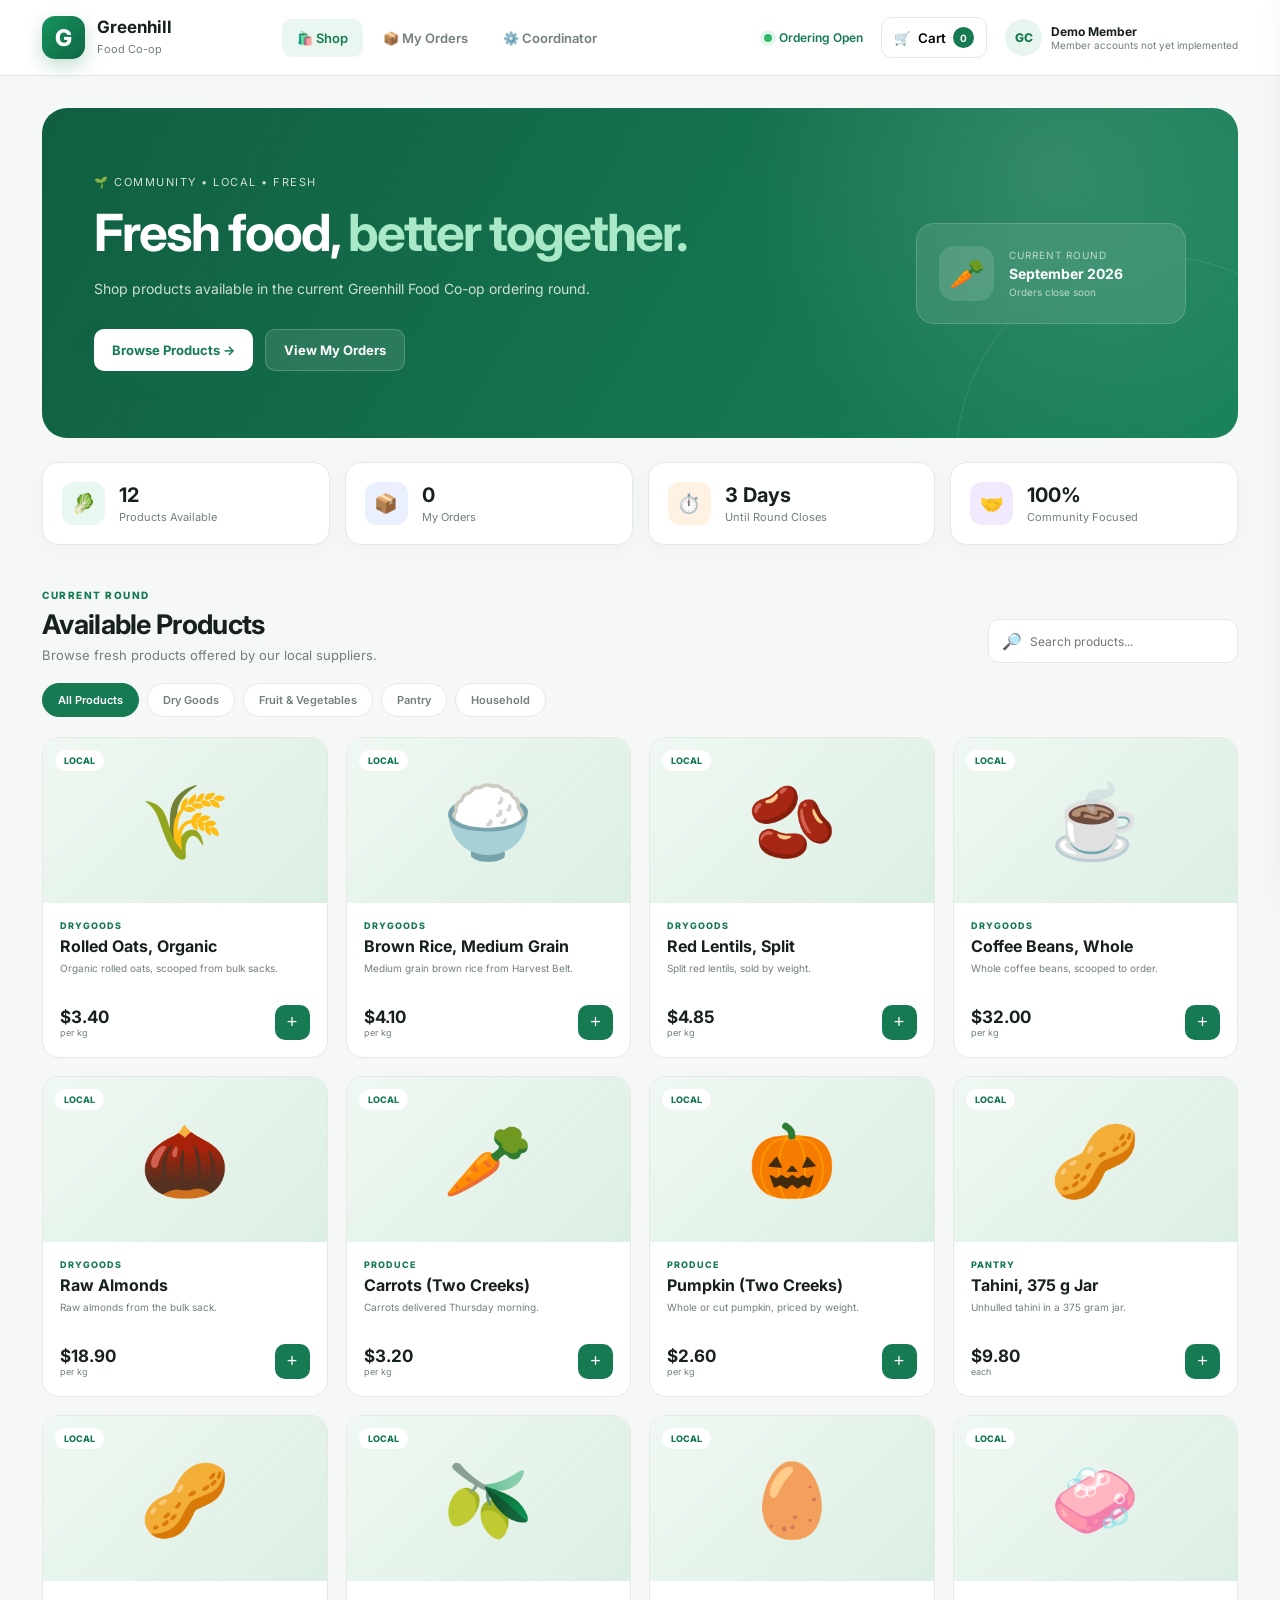
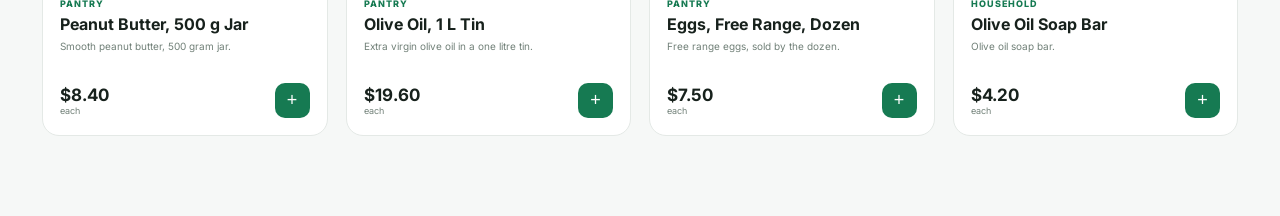
==== commit 2bcc5a60: "Update index.html profie" ====
--- a/index.html
+++ b/index.html
@@ -62,12 +62,12 @@
                 <b id="cartCount">0</b>
             </button>
 
-            <div class="profile">
-                <div class="avatar">BS</div>
+           <div class="profile">
+                <div class="avatar">GC</div>
 
                 <div class="profile-info">
-                    <strong>Member</strong>
-                    <small>Greenhill Member</small>
+                    <strong>Demo Member</strong>
+                    <small>Member accounts not yet implemented</small>
                 </div>
             </div>
 
